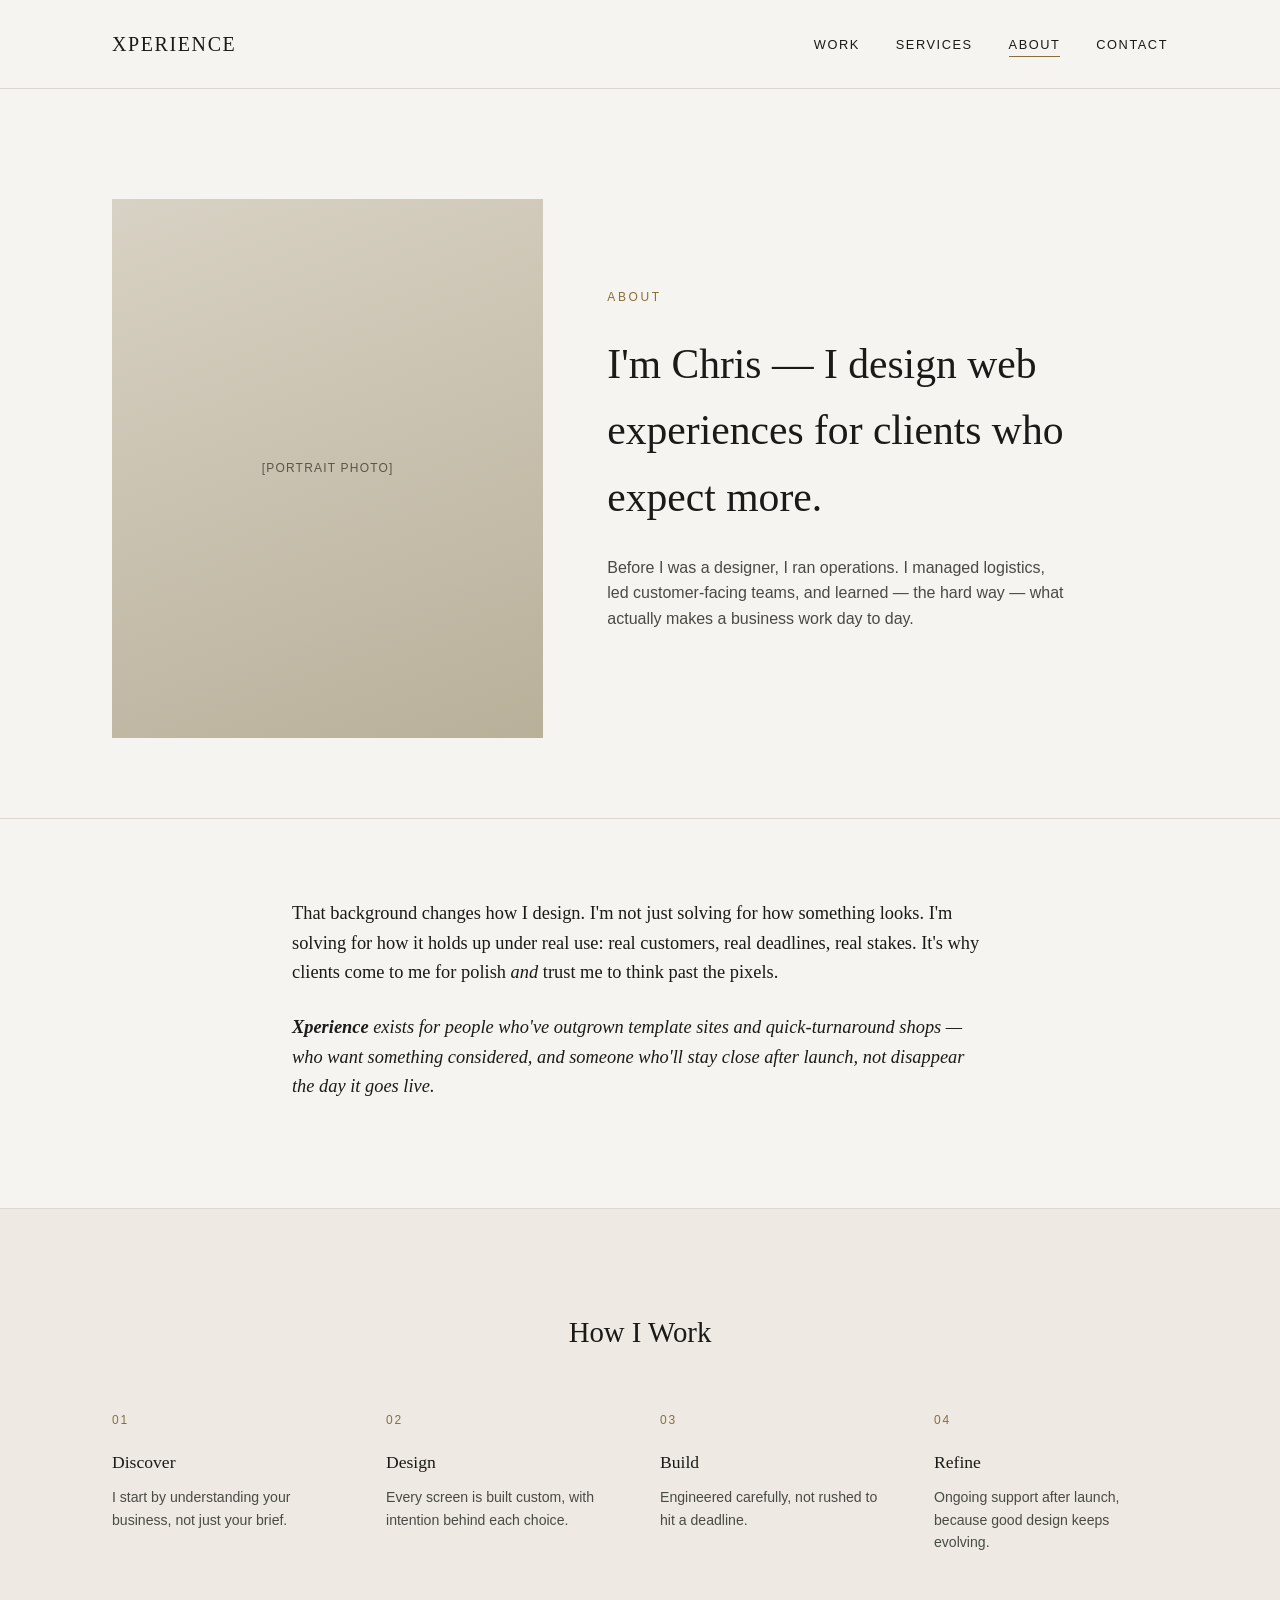
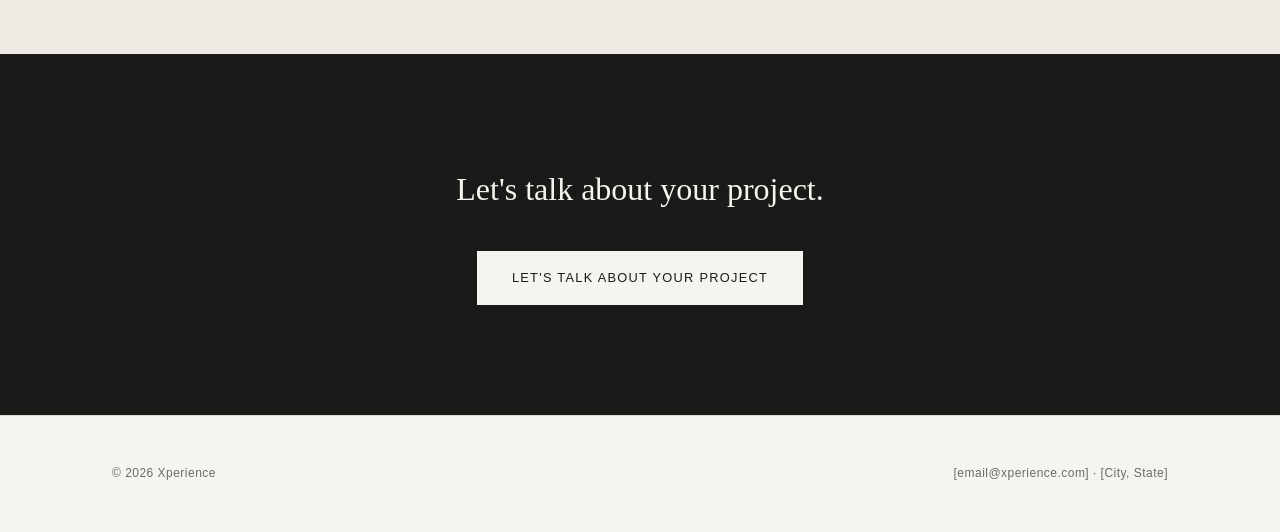
==== about.html @ 9120446c "Initial commit: Xperience marketing site (static HTML/CSS/JS)" ====
<!DOCTYPE html>
<html lang="en">
<head>
<meta charset="UTF-8">
<title>About — Xperience</title>
<meta name="viewport" content="width=device-width, initial-scale=1.0">
<link rel="stylesheet" href="css/styles.css">
</head>
<body>

<header>
  <div class="wrap">
    <a class="wordmark" href="index.html">Xperience</a>
    <button class="nav-toggle" aria-expanded="false" aria-controls="primary-nav">Menu</button>
    <nav aria-label="Primary" id="primary-nav">
      <ul>
        <li><a href="portfolio.html">Work</a></li>
        <li><a href="services.html">Services</a></li>
        <li><a href="about.html" aria-current="page">About</a></li>
        <li><a href="contact.html">Contact</a></li>
      </ul>
    </nav>
  </div>
</header>

<main>
  <section class="intro-split">
    <div class="wrap grid">
      <div class="portrait"><span>[Portrait Photo]</span></div>
      <div>
        <div class="eyebrow">About</div>
        <h1>I'm Chris — I design web experiences for clients who expect more.</h1>
        <p>Before I was a designer, I ran operations. I managed logistics, led customer-facing teams, and learned — the hard way — what actually makes a business work day to day.</p>
      </div>
    </div>
  </section>

  <section class="story">
    <div class="wrap">
      <p>That background changes how I design. I'm not just solving for how something looks. I'm solving for how it holds up under real use: real customers, real deadlines, real stakes. It's why clients come to me for polish <em>and</em> trust me to think past the pixels.</p>
      <p class="brand-line"><strong>Xperience</strong> exists for people who've outgrown template sites and quick-turnaround shops — who want something considered, and someone who'll stay close after launch, not disappear the day it goes live.</p>
    </div>
  </section>

  <section class="how">
    <div class="wrap">
      <h2>How I Work</h2>
      <div class="grid">
        <div>
          <div class="num">01</div>
          <h3>Discover</h3>
          <p>I start by understanding your business, not just your brief.</p>
        </div>
        <div>
          <div class="num">02</div>
          <h3>Design</h3>
          <p>Every screen is built custom, with intention behind each choice.</p>
        </div>
        <div>
          <div class="num">03</div>
          <h3>Build</h3>
          <p>Engineered carefully, not rushed to hit a deadline.</p>
        </div>
        <div>
          <div class="num">04</div>
          <h3>Refine</h3>
          <p>Ongoing support after launch, because good design keeps evolving.</p>
        </div>
      </div>
    </div>
  </section>

  <section class="cta-close">
    <div class="wrap">
      <h2>Let's talk about your project.</h2>
      <a class="btn btn-inverse" href="contact.html">Let's Talk About Your Project</a>
    </div>
  </section>
</main>

<footer>
  <div class="wrap">
    <div>&copy; <span id="year"></span> Xperience</div>
    <div>[email@xperience.com] &middot; [City, State]</div>
  </div>
</footer>

<script src="js/main.js"></script>
<script>document.getElementById('year').textContent = new Date().getFullYear();</script>
</body>
</html>
---- css/styles.css ----
/* ==========================================================================
   Xperience — Shared Styles
   ========================================================================== */

:root{
  --ink:#1a1a18;
  --ground:#f6f4f0;
  --ground-2:#eeeae3;
  --accent:#8a6d3b;
  --line:#ddd8cf;
}

*{ box-sizing:border-box; margin:0; padding:0; }

body{
  background:var(--ground);
  color:var(--ink);
  font-family:Georgia,'Times New Roman',serif;
  line-height:1.6;
  -webkit-font-smoothing:antialiased;
}

a{ color:inherit; }
:focus-visible{ outline:2px solid var(--accent); outline-offset:3px; }
img{ max-width:100%; display:block; }

.wrap{ max-width:1120px; margin:0 auto; padding-inline:32px; }

.sans{ font-family:'Helvetica Neue',Arial,sans-serif; }

/* ---------- Header / Nav ---------- */
header{ padding-block:28px; border-bottom:1px solid var(--line); position:relative; }
header .wrap{ display:flex; align-items:center; justify-content:space-between; }
.wordmark{ font-size:1.25rem; letter-spacing:0.08em; text-transform:uppercase; text-decoration:none; color:var(--ink); }

nav ul{ list-style:none; display:flex; gap:36px; }
nav a{
  font-family:'Helvetica Neue',Arial,sans-serif;
  font-size:0.8rem; letter-spacing:0.12em; text-transform:uppercase;
  text-decoration:none;
}
nav a[aria-current="page"]{ border-bottom:1px solid var(--accent); padding-bottom:4px; }

.nav-toggle{
  display:none;
  background:none; border:none; cursor:pointer;
  font-family:'Helvetica Neue',Arial,sans-serif;
  font-size:0.75rem; letter-spacing:0.1em; text-transform:uppercase;
}

@media (max-width:720px){
  nav ul{
    display:none;
    flex-direction:column;
    gap:0;
    position:absolute;
    top:100%; left:0; right:0;
    background:var(--ground);
    border-bottom:1px solid var(--line);
  }
  nav ul.open{ display:flex; }
  nav li{ border-top:1px solid var(--line); }
  nav a{ display:block; padding:18px 32px; }
  .nav-toggle{ display:block; }
}

/* ---------- Buttons ---------- */
.btn{
  font-family:'Helvetica Neue',Arial,sans-serif;
  font-size:0.8rem; letter-spacing:0.1em; text-transform:uppercase;
  text-decoration:none; padding:16px 34px; display:inline-block;
  border:1px solid var(--ink); cursor:pointer;
}
.btn-primary{ background:var(--ink); color:var(--ground); }
.btn-secondary{ background:transparent; color:var(--ink); }
.btn-inverse{ background:var(--ground); color:var(--ink); border-color:var(--ground); }
.btn-inverse-outline{ background:transparent; color:var(--ground); border-color:var(--ground); }

/* ---------- Eyebrow / section labels ---------- */
.eyebrow{
  font-family:'Helvetica Neue',Arial,sans-serif;
  font-size:0.75rem; letter-spacing:0.22em; text-transform:uppercase;
  color:var(--accent); margin-bottom:24px;
}

/* ---------- Hero (home) ---------- */
.hero{ padding-block:140px 120px; text-align:center; }
.hero h1{
  font-size:clamp(2.4rem, 5vw, 4rem);
  font-weight:400; letter-spacing:0.01em;
  max-width:820px; margin-inline:auto;
}
.hero p{
  font-family:'Helvetica Neue',Arial,sans-serif;
  font-size:1.05rem; color:#4a4a45; margin-top:26px;
}
.hero .ctas{ margin-top:48px; display:flex; gap:20px; justify-content:center; flex-wrap:wrap; }

/* ---------- Page intro (non-home pages) ---------- */
.page-intro{ padding-block:110px 70px; text-align:center; }
.page-intro h1{ font-size:clamp(2rem,3.6vw,2.8rem); font-weight:400; max-width:700px; margin-inline:auto; margin-bottom:20px; }
.page-intro p{ font-family:'Helvetica Neue',Arial,sans-serif; color:#4a4a45; max-width:56ch; margin-inline:auto; }

/* ---------- Service pillars ---------- */
.pillars{ padding-block:100px; border-top:1px solid var(--line); border-bottom:1px solid var(--line); background:var(--ground-2); }
.pillars .grid{ display:grid; grid-template-columns:repeat(3, 1fr); gap:56px; }
.pillars .num, .how .num{ font-family:'Helvetica Neue',Arial,sans-serif; font-size:0.75rem; letter-spacing:0.15em; color:var(--accent); margin-bottom:18px; }
.pillars h3{ font-size:1.3rem; font-weight:400; margin-bottom:14px; }
.pillars p{ font-family:'Helvetica Neue',Arial,sans-serif; font-size:0.92rem; color:#4a4a45; }

/* ---------- Proof / testimonial ---------- */
.proof{ padding-block:120px; text-align:center; }
.proof blockquote{ font-size:1.6rem; font-weight:400; max-width:760px; margin:0 auto; font-style:italic; color:#2b2b28; }
.proof cite{
  display:block; font-family:'Helvetica Neue',Arial,sans-serif; font-style:normal;
  font-size:0.8rem; letter-spacing:0.08em; text-transform:uppercase; color:var(--accent); margin-top:26px;
}

/* ---------- Work / portfolio grid (home teaser) ---------- */
.work{ padding-block:120px; border-top:1px solid var(--line); }
.work .head{ display:flex; justify-content:space-between; align-items:baseline; margin-bottom:56px; flex-wrap:wrap; gap:16px; }
.work h2{ font-size:2rem; font-weight:400; }
.work .head a{
  font-family:'Helvetica Neue',Arial,sans-serif; font-size:0.8rem; letter-spacing:0.1em;
  text-transform:uppercase; text-decoration:none; border-bottom:1px solid var(--ink); padding-bottom:3px;
}
.work .grid{ display:grid; grid-template-columns:repeat(2, 1fr); gap:40px; }

.card{ display:block; text-decoration:none; color:inherit; }
.card .panel{ aspect-ratio:4/3; display:flex; align-items:center; justify-content:center; }
.card .panel span{ font-family:'Helvetica Neue',Arial,sans-serif; font-size:0.75rem; letter-spacing:0.1em; text-transform:uppercase; color:#5a5548; }
.card .meta{ padding-top:20px; }
.card .cat{ font-family:'Helvetica Neue',Arial,sans-serif; font-size:0.72rem; letter-spacing:0.1em; text-transform:uppercase; color:var(--accent); margin-bottom:8px; }
.card h3{ font-size:1.2rem; font-weight:400; }

/* portfolio panel tints — swap for real photography */
.p1{ background:linear-gradient(135deg,#2b2320,#4a3a30); }
.p1 span{ color:#c9b8a8; }
.p2{ background:linear-gradient(135deg,#d8d2c4,#b9b09a); }
.p3{ background:linear-gradient(135deg,#e2e6e2,#bfc9c2); }
.p4{ background:linear-gradient(135deg,#ded6c8,#a89c84); }

/* ---------- Full case studies (portfolio page) ---------- */
.cases{ padding-block:60px 120px; }
.case{ display:grid; grid-template-columns:1fr 1fr; gap:56px; align-items:center; padding-block:70px; border-bottom:1px solid var(--line); }
.case:last-child{ border-bottom:none; }
.case:nth-child(even) .panel{ order:2; }
.case h2{ font-size:1.6rem; font-weight:400; margin-bottom:20px; }
.case h3{
  font-family:'Helvetica Neue',Arial,sans-serif; font-size:0.72rem; letter-spacing:0.1em;
  text-transform:uppercase; color:#8a8578; margin-top:18px; margin-bottom:6px;
}
.case p{ font-family:'Helvetica Neue',Arial,sans-serif; font-size:0.92rem; color:#4a4a45; }

/* ---------- About page ---------- */
.intro-split{ padding-block:110px 80px; }
.intro-split .grid{ display:grid; grid-template-columns:1fr 1.3fr; gap:64px; align-items:center; }
.portrait{ aspect-ratio:4/5; background:linear-gradient(160deg,#d8d2c4,#b9b09a); display:flex; align-items:center; justify-content:center; }
.portrait span{ font-family:'Helvetica Neue',Arial,sans-serif; font-size:0.75rem; letter-spacing:0.1em; text-transform:uppercase; color:#5a5548; }
.intro-split h1{ font-size:clamp(1.9rem, 3.4vw, 2.6rem); font-weight:400; margin-bottom:24px; }
.intro-split p{ font-family:'Helvetica Neue',Arial,sans-serif; font-size:1rem; color:#4a4a45; margin-bottom:18px; max-width:52ch; }

.story{ padding-block:80px; border-top:1px solid var(--line); }
.story .wrap{ max-width:760px; }
.story p{ font-size:1.15rem; margin-bottom:26px; }
.story .brand-line{ font-style:italic; }

.how{ padding-block:100px; border-top:1px solid var(--line); background:var(--ground-2); }
.how h2{ font-size:1.8rem; font-weight:400; margin-bottom:56px; text-align:center; }
.how .grid{ display:grid; grid-template-columns:repeat(4,1fr); gap:40px; }
.how h3{ font-size:1.1rem; font-weight:400; margin-bottom:10px; }
.how p{ font-family:'Helvetica Neue',Arial,sans-serif; font-size:0.88rem; color:#4a4a45; }

/* ---------- Services / Pricing ---------- */
.tiers{ padding-block:60px 100px; }
.tiers .grid{ display:grid; grid-template-columns:repeat(3,1fr); gap:0; border:1px solid var(--line); }
.tier{ padding:48px 36px; border-right:1px solid var(--line); }
.tier:last-child{ border-right:none; }
.tier.featured{ background:var(--ink); color:var(--ground); }
.tier .name{ font-size:1.4rem; font-weight:400; margin-bottom:10px; }
.tier .tagline{ font-family:'Helvetica Neue',Arial,sans-serif; font-size:0.85rem; color:#6b6b64; margin-bottom:28px; min-height:44px; }
.tier.featured .tagline{ color:#c9c4b8; }
.tier .price{ font-size:2.1rem; font-weight:400; margin-bottom:6px; }
.tier .price-note{ font-family:'Helvetica Neue',Arial,sans-serif; font-size:0.75rem; color:#6b6b64; margin-bottom:32px; font-style:italic; }
.tier.featured .price-note{ color:#c9c4b8; }
.tier ul{ list-style:none; margin-bottom:36px; }
.tier li{ font-family:'Helvetica Neue',Arial,sans-serif; font-size:0.88rem; padding-block:9px; border-top:1px solid var(--line); }
.tier.featured li{ border-top:1px solid #3a3a36; }
.tier li:last-child{ border-bottom:1px solid var(--line); }
.tier.featured li:last-child{ border-bottom:1px solid #3a3a36; }
.tier .btn{ font-size:0.78rem; padding:14px 0; display:block; text-align:center; width:100%; }
.tier.featured .btn{ border-color:var(--ground); }

.addons{ padding-block:70px; border-top:1px solid var(--line); text-align:center; }
.addons p{ font-family:'Helvetica Neue',Arial,sans-serif; font-size:0.9rem; color:#4a4a45; font-style:italic; max-width:60ch; margin-inline:auto; }

/* ---------- Closing CTA band ---------- */
.cta-close{ padding-block:110px; text-align:center; background:var(--ink); color:var(--ground); }
.cta-close.light{ background:var(--ground-2); color:var(--ink); border-top:1px solid var(--line); }
.cta-close h2{ font-size:2rem; font-weight:400; max-width:560px; margin-inline:auto; }
.cta-close .btn{ margin-top:36px; }

/* ---------- Contact ---------- */
.contact-grid{ display:grid; grid-template-columns:0.9fr 1.1fr; gap:72px; padding-block:110px 120px; }
.contact-grid .intro-text{ font-family:'Helvetica Neue',Arial,sans-serif; font-size:0.98rem; color:#4a4a45; margin-bottom:44px; max-width:44ch; }
.alt{ font-family:'Helvetica Neue',Arial,sans-serif; font-size:0.88rem; color:#4a4a45; padding-top:32px; border-top:1px solid var(--line); }
.alt a{ display:inline-block; margin-top:14px; border-bottom:1px solid var(--ink); padding-bottom:2px; text-decoration:none; font-size:0.8rem; letter-spacing:0.06em; text-transform:uppercase; }

form{ display:flex; flex-direction:column; gap:22px; }
.field{ display:flex; flex-direction:column; gap:8px; }
label{ font-family:'Helvetica Neue',Arial,sans-serif; font-size:0.72rem; letter-spacing:0.1em; text-transform:uppercase; color:#6b6b64; }
input, select, textarea{
  font-family:'Helvetica Neue',Arial,sans-serif; font-size:0.95rem;
  padding:14px 4px; border:none; border-bottom:1px solid var(--line);
  background:transparent; color:var(--ink);
}
textarea{ resize:vertical; min-height:100px; }
.row2{ display:grid; grid-template-columns:1fr 1fr; gap:22px; }
.submit{
  margin-top:14px; font-family:'Helvetica Neue',Arial,sans-serif; font-size:0.8rem;
  letter-spacing:0.1em; text-transform:uppercase; padding:16px 34px;
  background:var(--ink); color:var(--ground); border:none; cursor:pointer; align-self:flex-start;
}
.form-status{
  font-family:'Helvetica Neue',Arial,sans-serif; font-size:0.85rem;
  margin-top:8px; display:none;
}
.form-status.visible{ display:block; }
.form-status.success{ color:#4a6b45; }
.form-status.error{ color:#a04a3a; }

/* ---------- Footer ---------- */
footer{ padding-block:48px; border-top:1px solid var(--line); }
footer .wrap{
  display:flex; justify-content:space-between; align-items:center; flex-wrap:wrap; gap:16px;
  font-family:'Helvetica Neue',Arial,sans-serif; font-size:0.75rem; color:#6b6b64; letter-spacing:0.04em;
}

/* ---------- Responsive ---------- */
@media (max-width:720px){
  .pillars .grid{ grid-template-columns:1fr; gap:48px; }
  .work .grid{ grid-template-columns:1fr; }
  .hero{ padding-block:90px 80px; }
  .intro-split .grid{ grid-template-columns:1fr; }
  .how .grid{ grid-template-columns:1fr 1fr; }
  .tiers .grid{ grid-template-columns:1fr; }
  .tier{ border-right:none; border-bottom:1px solid var(--line); }
  .case{ grid-template-columns:1fr; }
  .case:nth-child(even) .panel{ order:0; }
  .contact-grid{ grid-template-columns:1fr; }
  .row2{ grid-template-columns:1fr; }
}
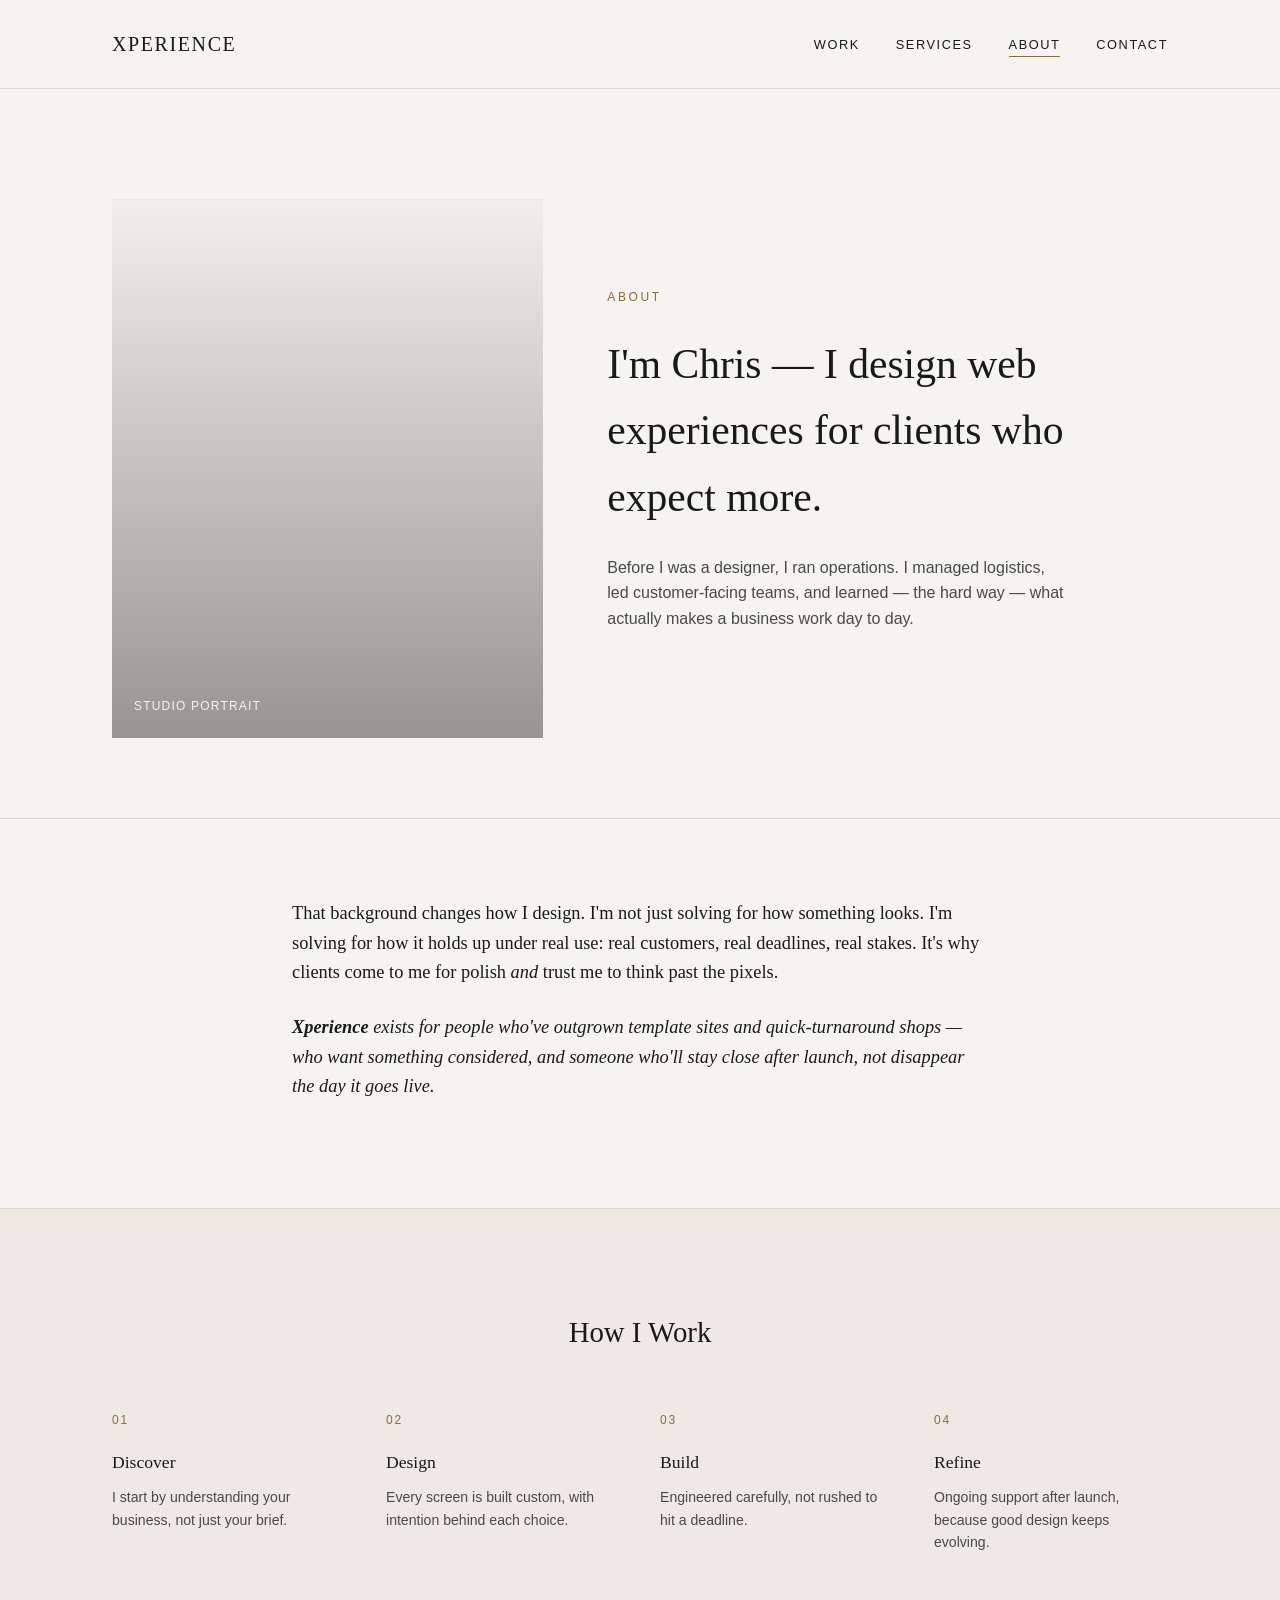
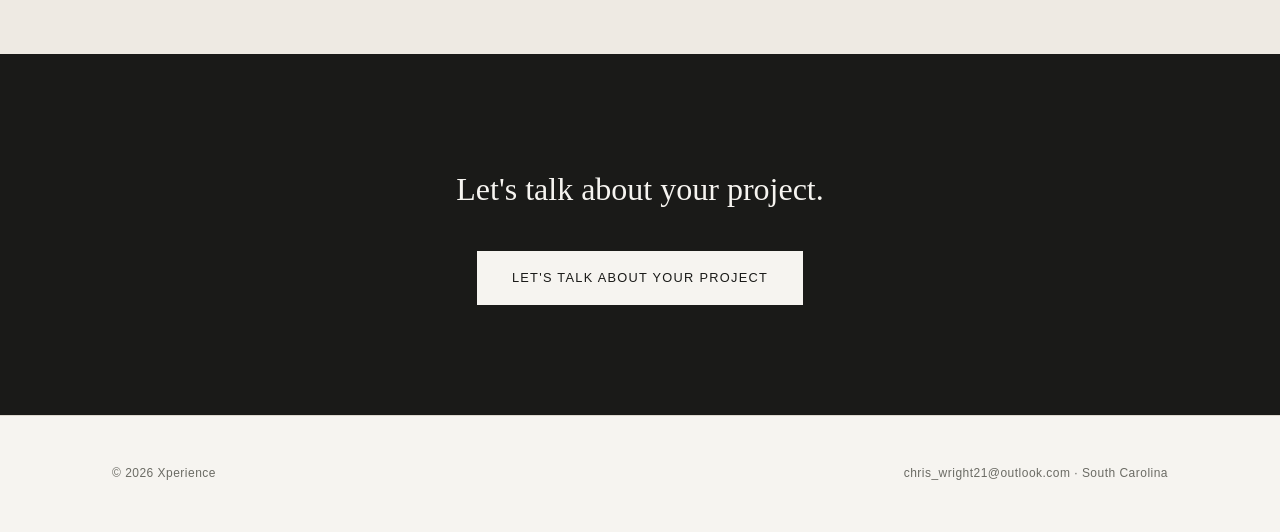
==== commit 7db8738b: "Framework" ====
--- a/about.html
+++ b/about.html
@@ -26,7 +26,7 @@
 <main>
   <section class="intro-split">
     <div class="wrap grid">
-      <div class="portrait"><span>[Portrait Photo]</span></div>
+      <div class="portrait"><span>Studio portrait</span></div>
       <div>
         <div class="eyebrow">About</div>
         <h1>I'm Chris — I design web experiences for clients who expect more.</h1>
@@ -81,7 +81,7 @@
 <footer>
   <div class="wrap">
     <div>&copy; <span id="year"></span> Xperience</div>
-    <div>[email@xperience.com] &middot; [City, State]</div>
+    <div>chris_wright21@outlook.com &middot; South Carolina</div>
   </div>
 </footer>
 
--- a/css/styles.css
+++ b/css/styles.css
@@ -84,7 +84,10 @@
 }
 
 /* ---------- Hero (home) ---------- */
-.hero{ padding-block:140px 120px; text-align:center; }
+.hero{ min-height:620px; padding-block:140px 120px; text-align:center; display:flex; align-items:center; position:relative; isolation:isolate; overflow:hidden; background:#25231f; color:var(--ground); }
+.hero-media{ position:absolute; inset:0; width:100%; height:100%; object-fit:cover; z-index:-2; opacity:0.72; }
+.hero::after{ content:""; position:absolute; inset:0; background:linear-gradient(180deg,rgba(20,19,16,0.38),rgba(20,19,16,0.7)); z-index:-1; }
+.hero .wrap{ width:100%; }
 .hero h1{
   font-size:clamp(2.4rem, 5vw, 4rem);
   font-weight:400; letter-spacing:0.01em;
@@ -92,9 +95,11 @@
 }
 .hero p{
   font-family:'Helvetica Neue',Arial,sans-serif;
-  font-size:1.05rem; color:#4a4a45; margin-top:26px;
+  font-size:1.05rem; color:#ebe6dc; margin-top:26px;
 }
 .hero .ctas{ margin-top:48px; display:flex; gap:20px; justify-content:center; flex-wrap:wrap; }
+.hero .eyebrow{ color:#d4b77e; }
+.hero .btn-secondary{ color:var(--ground); border-color:var(--ground); }
 
 /* ---------- Page intro (non-home pages) ---------- */
 .page-intro{ padding-block:110px 70px; text-align:center; }
@@ -127,24 +132,29 @@
 .work .grid{ display:grid; grid-template-columns:repeat(2, 1fr); gap:40px; }
 
 .card{ display:block; text-decoration:none; color:inherit; }
-.card .panel{ aspect-ratio:4/3; display:flex; align-items:center; justify-content:center; }
+.card .panel{ aspect-ratio:4/3; display:flex; align-items:flex-end; justify-content:flex-start; padding:24px; position:relative; overflow:hidden; background-size:cover; background-position:center; }
+.project-image{ position:absolute; inset:0; width:100%; height:100%; object-fit:cover; object-position:center; }
+.card .panel::after{ content:""; position:absolute; inset:0; background:linear-gradient(180deg,transparent 42%,rgba(20,18,15,0.72)); }
 .card .panel span{ font-family:'Helvetica Neue',Arial,sans-serif; font-size:0.75rem; letter-spacing:0.1em; text-transform:uppercase; color:#5a5548; }
+.card .panel span{ position:relative; z-index:1; color:#f6f4f0; }
 .card .meta{ padding-top:20px; }
 .card .cat{ font-family:'Helvetica Neue',Arial,sans-serif; font-size:0.72rem; letter-spacing:0.1em; text-transform:uppercase; color:var(--accent); margin-bottom:8px; }
 .card h3{ font-size:1.2rem; font-weight:400; }
 
 /* portfolio panel tints — swap for real photography */
-.p1{ background:linear-gradient(135deg,#2b2320,#4a3a30); }
-.p1 span{ color:#c9b8a8; }
-.p2{ background:linear-gradient(135deg,#d8d2c4,#b9b09a); }
-.p3{ background:linear-gradient(135deg,#e2e6e2,#bfc9c2); }
-.p4{ background:linear-gradient(135deg,#ded6c8,#a89c84); }
+.p1{ background-color:#2b2320; }
+.p2{ background-color:#d8d2c4; }
+.p3{ background-color:#e2e6e2; }
+.p4{ background-color:#ded6c8; }
 
 /* ---------- Full case studies (portfolio page) ---------- */
 .cases{ padding-block:60px 120px; }
 .case{ display:grid; grid-template-columns:1fr 1fr; gap:56px; align-items:center; padding-block:70px; border-bottom:1px solid var(--line); }
 .case:last-child{ border-bottom:none; }
 .case:nth-child(even) .panel{ order:2; }
+.case .panel{ aspect-ratio:4/3; position:relative; overflow:hidden; background-size:cover; background-position:center; display:flex; align-items:flex-end; padding:24px; }
+.case .panel::after{ content:""; position:absolute; inset:0; background:linear-gradient(180deg,transparent 42%,rgba(20,18,15,0.72)); }
+.case .panel span{ position:relative; z-index:1; font-family:'Helvetica Neue',Arial,sans-serif; font-size:0.75rem; letter-spacing:0.1em; text-transform:uppercase; color:#f6f4f0; }
 .case h2{ font-size:1.6rem; font-weight:400; margin-bottom:20px; }
 .case h3{
   font-family:'Helvetica Neue',Arial,sans-serif; font-size:0.72rem; letter-spacing:0.1em;
@@ -155,8 +165,8 @@
 /* ---------- About page ---------- */
 .intro-split{ padding-block:110px 80px; }
 .intro-split .grid{ display:grid; grid-template-columns:1fr 1.3fr; gap:64px; align-items:center; }
-.portrait{ aspect-ratio:4/5; background:linear-gradient(160deg,#d8d2c4,#b9b09a); display:flex; align-items:center; justify-content:center; }
-.portrait span{ font-family:'Helvetica Neue',Arial,sans-serif; font-size:0.75rem; letter-spacing:0.1em; text-transform:uppercase; color:#5a5548; }
+.portrait{ aspect-ratio:4/5; background-image:linear-gradient(180deg,rgba(20,18,15,0.02),rgba(20,18,15,0.42)),url('https://images.unsplash.com/photo-1556761175-b413da4baf72?auto=format&fit=crop&w=1000&q=85'); background-size:cover; background-position:center; display:flex; align-items:flex-end; justify-content:flex-start; padding:22px; }
+.portrait span{ font-family:'Helvetica Neue',Arial,sans-serif; font-size:0.75rem; letter-spacing:0.1em; text-transform:uppercase; color:#f6f4f0; }
 .intro-split h1{ font-size:clamp(1.9rem, 3.4vw, 2.6rem); font-weight:400; margin-bottom:24px; }
 .intro-split p{ font-family:'Helvetica Neue',Arial,sans-serif; font-size:1rem; color:#4a4a45; margin-bottom:18px; max-width:52ch; }
 
@@ -240,7 +250,7 @@
 @media (max-width:720px){
   .pillars .grid{ grid-template-columns:1fr; gap:48px; }
   .work .grid{ grid-template-columns:1fr; }
-  .hero{ padding-block:90px 80px; }
+  .hero{ min-height:560px; padding-block:90px 80px; }
   .intro-split .grid{ grid-template-columns:1fr; }
   .how .grid{ grid-template-columns:1fr 1fr; }
   .tiers .grid{ grid-template-columns:1fr; }
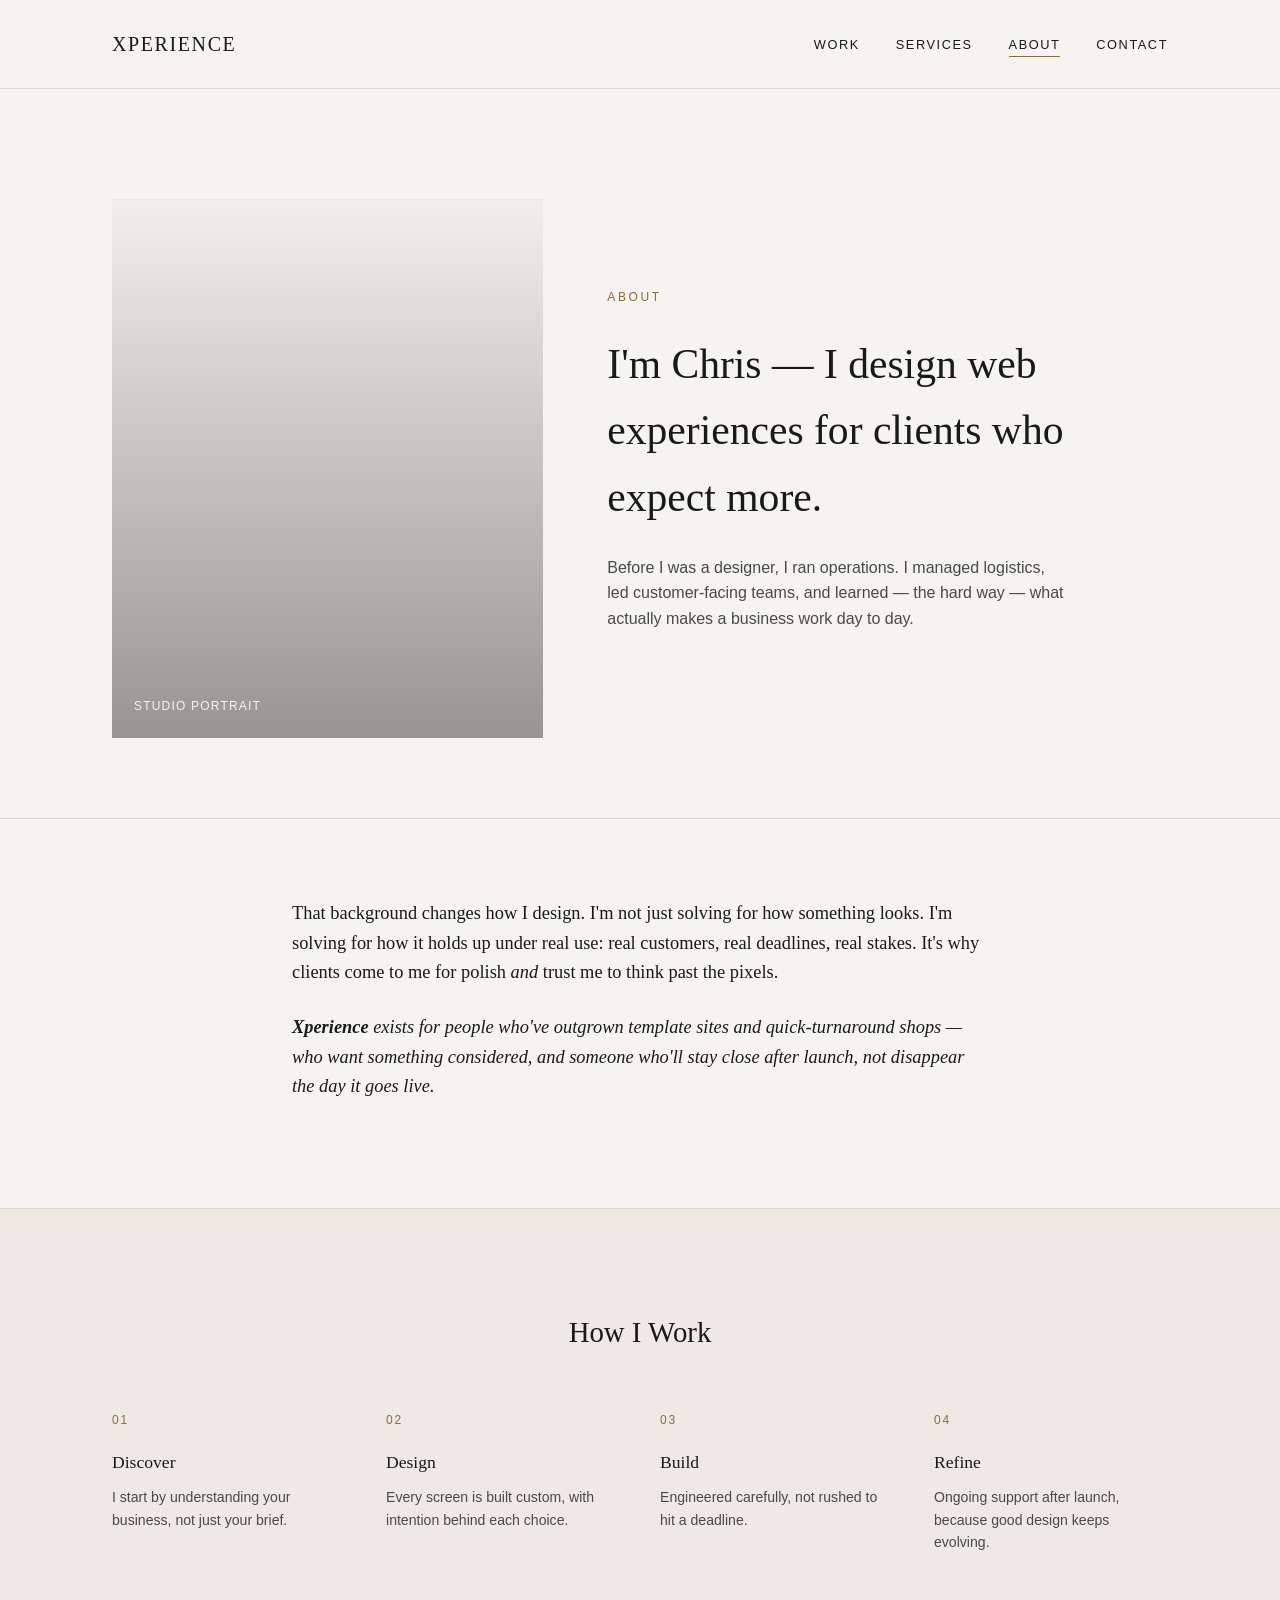
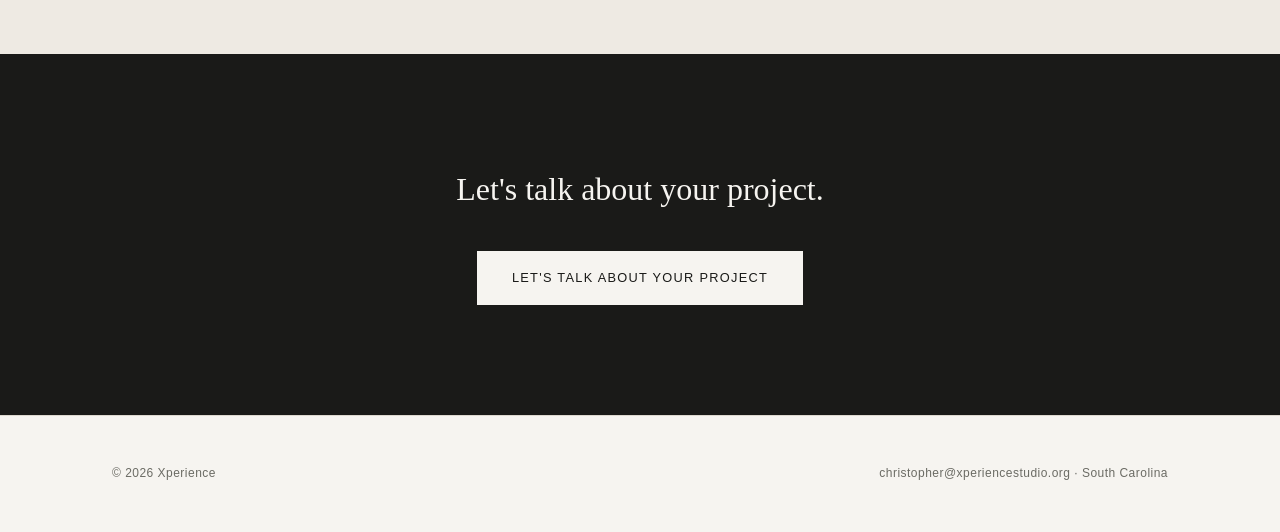
==== commit 94c1ffc1: "Final Revision" ====
--- a/about.html
+++ b/about.html
@@ -81,7 +81,7 @@
 <footer>
   <div class="wrap">
     <div>&copy; <span id="year"></span> Xperience</div>
-    <div>chris_wright21@outlook.com &middot; South Carolina</div>
+    <div>christopher@xperiencestudio.org &middot; South Carolina</div>
   </div>
 </footer>
 
--- a/css/styles.css
+++ b/css/styles.css
@@ -114,12 +114,21 @@
 .pillars p{ font-family:'Helvetica Neue',Arial,sans-serif; font-size:0.92rem; color:#4a4a45; }
 
 /* ---------- Proof / testimonial ---------- */
-.proof{ padding-block:120px; text-align:center; }
-.proof blockquote{ font-size:1.6rem; font-weight:400; max-width:760px; margin:0 auto; font-style:italic; color:#2b2b28; }
+.proof{ padding-block:110px 120px; text-align:center; background:linear-gradient(180deg, rgba(255,255,255,0.25), rgba(236,232,224,0.9)); border-block:1px solid var(--line); }
+.proof .wrap{ max-width:920px; }
+.proof .eyebrow{ margin-bottom:18px; color:var(--accent); }
+.proof blockquote{
+  position:relative; font-family:Georgia,'Times New Roman',serif; font-size:clamp(2rem, 3vw, 3.1rem);
+  line-height:1.16; font-weight:400; max-width:760px; margin:0 auto; color:#201f1d; letter-spacing:-0.04em;
+}
+.proof blockquote::before{
+  content:"“"; display:block; font-family:'Helvetica Neue',Arial,sans-serif; font-size:4rem; line-height:0.8; color:var(--accent); margin-bottom:14px;
+}
 .proof cite{
   display:block; font-family:'Helvetica Neue',Arial,sans-serif; font-style:normal;
-  font-size:0.8rem; letter-spacing:0.08em; text-transform:uppercase; color:var(--accent); margin-top:26px;
-}
+  font-size:0.78rem; letter-spacing:0.12em; text-transform:uppercase; color:var(--accent); margin-top:24px;
+}
+.proof cite::before{ content:"— "; }
 
 /* ---------- Work / portfolio grid (home teaser) ---------- */
 .work{ padding-block:120px; border-top:1px solid var(--line); }
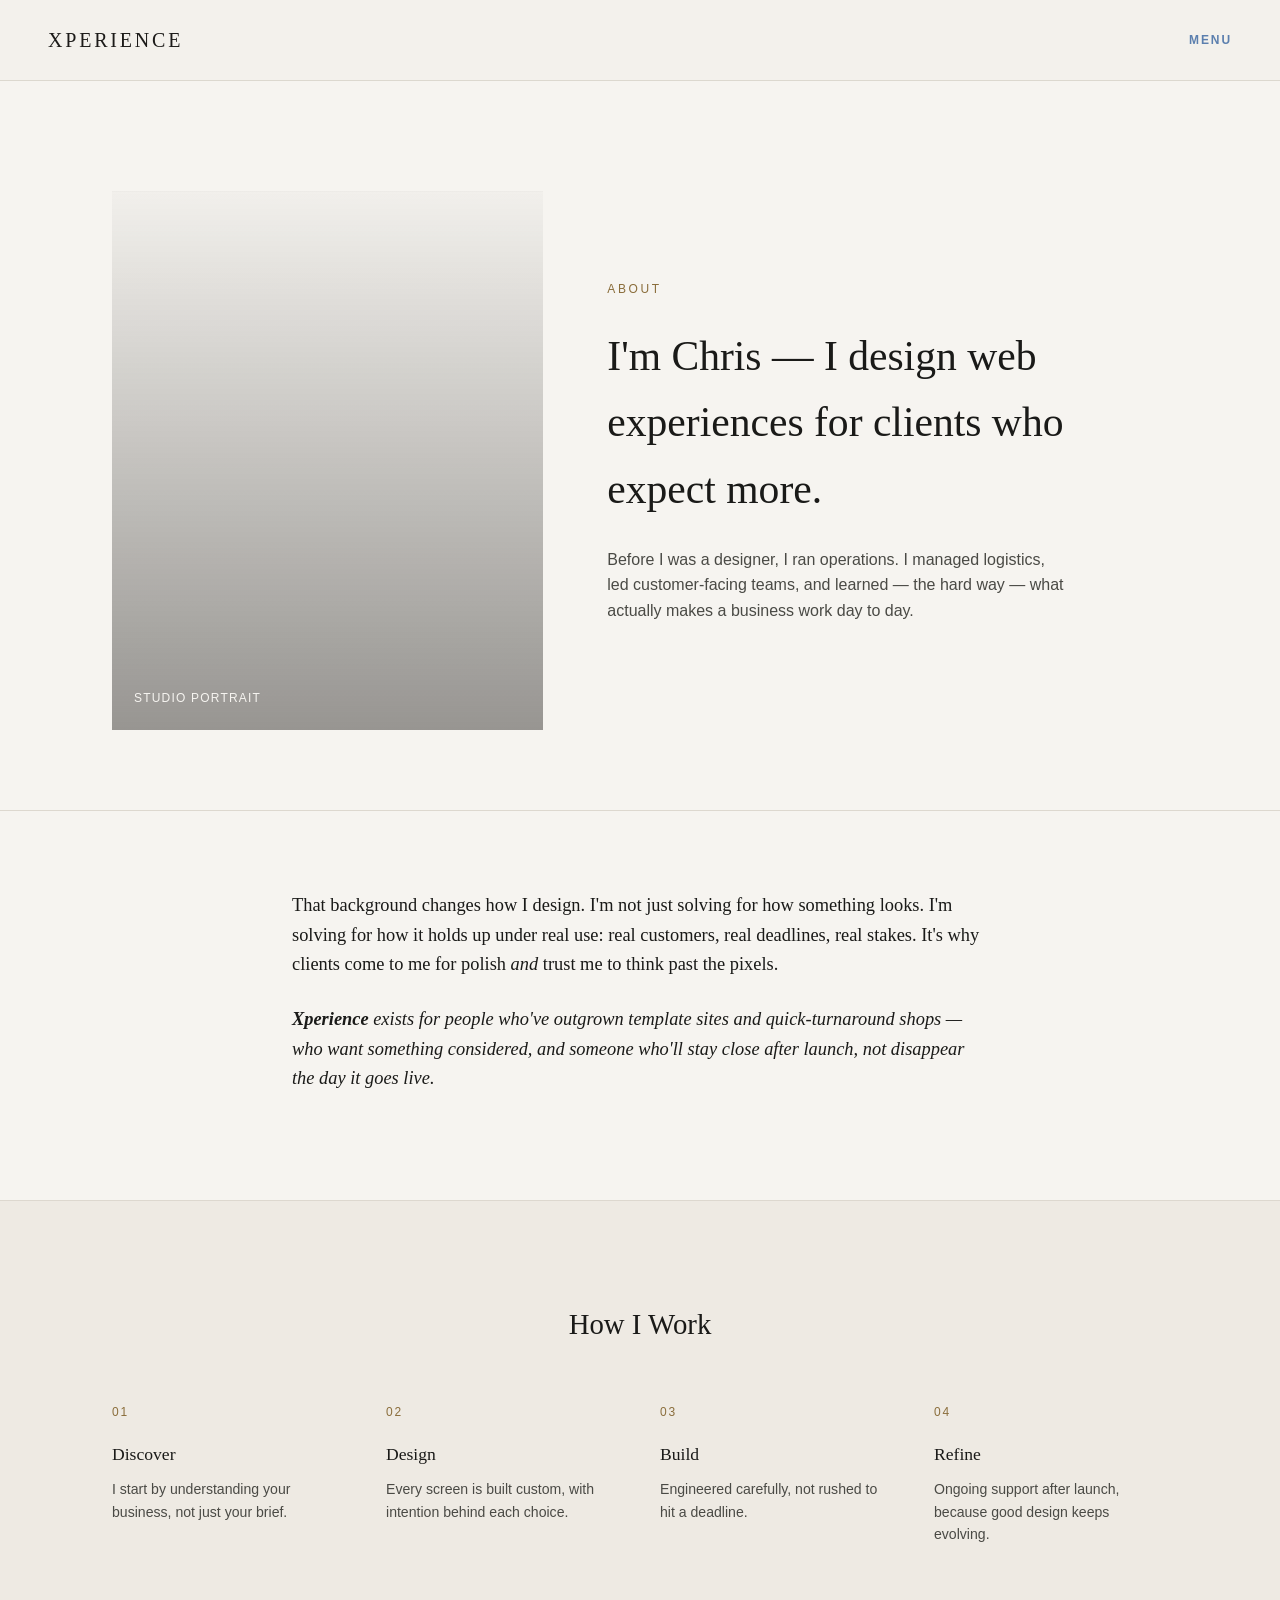
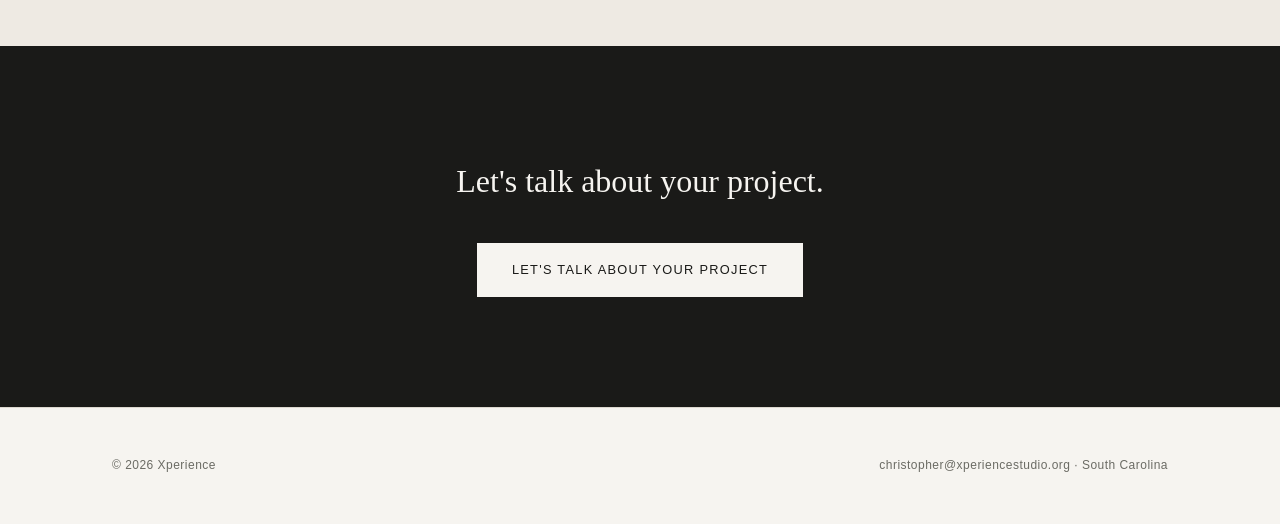
==== commit 0c20288a: "Replace site nav with slide-in menu - Add mobile-nav.css/js slide-in panel and swap header on all pa" ====
--- a/about.html
+++ b/about.html
@@ -5,23 +5,35 @@
 <title>About — Xperience</title>
 <meta name="viewport" content="width=device-width, initial-scale=1.0">
 <link rel="stylesheet" href="css/styles.css">
+<link rel="stylesheet" href="css/mobile-nav.css">
 </head>
 <body>
 
-<header>
-  <div class="wrap">
-    <a class="wordmark" href="index.html">Xperience</a>
-    <button class="nav-toggle" aria-expanded="false" aria-controls="primary-nav">Menu</button>
-    <nav aria-label="Primary" id="primary-nav">
-      <ul>
-        <li><a href="portfolio.html">Work</a></li>
-        <li><a href="services.html">Services</a></li>
-        <li><a href="about.html" aria-current="page">About</a></li>
-        <li><a href="contact.html">Contact</a></li>
-      </ul>
-    </nav>
+<header class="xp-header">
+  <a class="xp-wordmark" href="index.html">Xperience</a>
+  <button class="xp-menu-btn" id="xpMenuBtn" type="button" aria-expanded="false" aria-controls="xpMenu">Menu</button>
+</header>
+
+<div class="xp-scrim" id="xpScrim" aria-hidden="true"></div>
+<aside class="xp-panel" id="xpMenu" aria-label="Site menu">
+  <div class="xp-panel-head">
+    <button class="xp-close-btn" id="xpCloseBtn" type="button">Close</button>
   </div>
-</header>
+  <div class="xp-label">Menu</div>
+  <nav aria-label="Primary">
+    <ul>
+      <li><a href="index.html">Home</a></li>
+      <li><a href="portfolio.html">Work</a></li>
+      <li><a href="services.html">Services</a></li>
+      <li><a href="about.html">About</a></li>
+      <li><a href="contact.html">Contact</a></li>
+    </ul>
+  </nav>
+  <div class="xp-panel-foot">
+    <a class="xp-cta" href="contact.html">Start a Project</a>
+    <small>christopher@xperiencestudio.org &middot; South Carolina</small>
+  </div>
+</aside>
 
 <main>
   <section class="intro-split">
@@ -87,5 +99,6 @@
 
 <script src="js/main.js"></script>
 <script>document.getElementById('year').textContent = new Date().getFullYear();</script>
+<script src="js/mobile-nav.js" defer></script>
 </body>
 </html>
--- a/css/styles.css
+++ b/css/styles.css
@@ -3,6 +3,8 @@
    ========================================================================== */
 
 :root{
+  --serif: "Instrument Serif", Georgia, serif;
+  --sans: "Manrope", system-ui, sans-serif;
   --ink:#1a1a18;
   --ground:#f6f4f0;
   --ground-2:#eeeae3;
@@ -28,41 +30,7 @@
 
 .sans{ font-family:'Helvetica Neue',Arial,sans-serif; }
 
-/* ---------- Header / Nav ---------- */
-header{ padding-block:28px; border-bottom:1px solid var(--line); position:relative; }
-header .wrap{ display:flex; align-items:center; justify-content:space-between; }
-.wordmark{ font-size:1.25rem; letter-spacing:0.08em; text-transform:uppercase; text-decoration:none; color:var(--ink); }
-
-nav ul{ list-style:none; display:flex; gap:36px; }
-nav a{
-  font-family:'Helvetica Neue',Arial,sans-serif;
-  font-size:0.8rem; letter-spacing:0.12em; text-transform:uppercase;
-  text-decoration:none;
-}
-nav a[aria-current="page"]{ border-bottom:1px solid var(--accent); padding-bottom:4px; }
-
-.nav-toggle{
-  display:none;
-  background:none; border:none; cursor:pointer;
-  font-family:'Helvetica Neue',Arial,sans-serif;
-  font-size:0.75rem; letter-spacing:0.1em; text-transform:uppercase;
-}
-
-@media (max-width:720px){
-  nav ul{
-    display:none;
-    flex-direction:column;
-    gap:0;
-    position:absolute;
-    top:100%; left:0; right:0;
-    background:var(--ground);
-    border-bottom:1px solid var(--line);
-  }
-  nav ul.open{ display:flex; }
-  nav li{ border-top:1px solid var(--line); }
-  nav a{ display:block; padding:18px 32px; }
-  .nav-toggle{ display:block; }
-}
+/* Header / nav: see css/mobile-nav.css */
 
 /* ---------- Buttons ---------- */
 .btn{
@@ -193,7 +161,7 @@
 /* ---------- Services / Pricing ---------- */
 .tiers{ padding-block:60px 100px; }
 .tiers .grid{ display:grid; grid-template-columns:repeat(3,1fr); gap:0; border:1px solid var(--line); }
-.tier{ padding:48px 36px; border-right:1px solid var(--line); }
+.tier{ padding:48px 36px; border-right:1px solid var(--line); display:flex; flex-direction:column; }
 .tier:last-child{ border-right:none; }
 .tier.featured{ background:var(--ink); color:var(--ground); }
 .tier .name{ font-size:1.4rem; font-weight:400; margin-bottom:10px; }
@@ -202,16 +170,26 @@
 .tier .price{ font-size:2.1rem; font-weight:400; margin-bottom:6px; }
 .tier .price-note{ font-family:'Helvetica Neue',Arial,sans-serif; font-size:0.75rem; color:#6b6b64; margin-bottom:32px; font-style:italic; }
 .tier.featured .price-note{ color:#c9c4b8; }
-.tier ul{ list-style:none; margin-bottom:36px; }
+.tier .optional{ font-family:'Helvetica Neue',Arial,sans-serif; font-size:0.82rem; color:#6b6b64; margin-bottom:28px; font-style:italic; }
+.tier.featured .optional{ color:#c9c4b8; }
+.tier ul{ list-style:none; margin-bottom:36px; flex:1; }
 .tier li{ font-family:'Helvetica Neue',Arial,sans-serif; font-size:0.88rem; padding-block:9px; border-top:1px solid var(--line); }
 .tier.featured li{ border-top:1px solid #3a3a36; }
 .tier li:last-child{ border-bottom:1px solid var(--line); }
 .tier.featured li:last-child{ border-bottom:1px solid #3a3a36; }
-.tier .btn{ font-size:0.78rem; padding:14px 0; display:block; text-align:center; width:100%; }
+.tier .btn{ font-size:0.78rem; padding:14px 0; display:block; text-align:center; width:100%; margin-top:auto; }
 .tier.featured .btn{ border-color:var(--ground); }
 
 .addons{ padding-block:70px; border-top:1px solid var(--line); text-align:center; }
 .addons p{ font-family:'Helvetica Neue',Arial,sans-serif; font-size:0.9rem; color:#4a4a45; font-style:italic; max-width:60ch; margin-inline:auto; }
+
+.ai{ padding-block:80px; border-top:1px solid var(--line); }
+.ai h2{ font-size:1.8rem; font-weight:400; text-align:center; margin-bottom:48px; }
+.ai-grid{ display:grid; grid-template-columns:repeat(2,1fr); column-gap:64px; }
+.ai-grid>div{ padding-block:26px; border-top:1px solid var(--line); }
+.ai h3{ font-size:1.25rem; font-weight:400; margin-bottom:10px; }
+.ai p{ font-family:'Helvetica Neue',Arial,sans-serif; font-size:0.92rem; color:#4a4a45; margin-bottom:12px; max-width:36rem; }
+.ai .where{ color:var(--accent); font-weight:600; margin-bottom:0; }
 
 /* ---------- Closing CTA band ---------- */
 .cta-close{ padding-block:110px; text-align:center; background:var(--ink); color:var(--ground); }
@@ -264,6 +242,7 @@
   .how .grid{ grid-template-columns:1fr 1fr; }
   .tiers .grid{ grid-template-columns:1fr; }
   .tier{ border-right:none; border-bottom:1px solid var(--line); }
+  .ai-grid{ grid-template-columns:1fr; }
   .case{ grid-template-columns:1fr; }
   .case:nth-child(even) .panel{ order:0; }
   .contact-grid{ grid-template-columns:1fr; }
--- a/css/mobile-nav.css
+++ b/css/mobile-nav.css
@@ -0,0 +1,119 @@
+/* Xperience — slide-in menu
+   Mobile: panel 60% wide. Desktop (900px+): 40% wide, max 520px.
+   Slide + fade over --xp-dur, 35% dark overlay behind the panel. */
+
+:root {
+  --xp-paper: #f3f1ec;
+  --xp-ink: #1c1b19;
+  --xp-rule: #dcd8cf;
+  --xp-tan: #a3885a;
+  --xp-link: #5b7fae;
+  --xp-dark: #1f1e1c;
+  --xp-dark-fg: #f3f1ec;
+  --xp-dark-muted: #9b968c;
+  --xp-dark-rule: #34322e;
+  --xp-scrim: rgba(0, 0, 0, .35);
+  --xp-serif: Georgia, "Times New Roman", serif;
+  --xp-sans: "Helvetica Neue", Helvetica, Arial, sans-serif;
+  --xp-ease: cubic-bezier(.32, .72, 0, 1);
+  --xp-dur: .45s;
+  --xp-width: 60%;
+}
+
+/* Header */
+.xp-header {
+  position: sticky; top: 0; z-index: 50;
+  display: flex; align-items: center; justify-content: space-between;
+  padding: 18px 16px;
+  background: var(--xp-paper);
+  border-bottom: 1px solid var(--xp-rule);
+}
+.xp-wordmark {
+  font-family: var(--xp-serif); font-size: 17px;
+  letter-spacing: .14em; text-transform: uppercase;
+  color: var(--xp-ink); text-decoration: none;
+}
+.xp-menu-btn,
+.xp-close-btn {
+  border: 0; background: none; cursor: pointer;
+  padding: 10px 0 10px 12px;
+  font: 600 11px/1 var(--xp-sans);
+  letter-spacing: .16em; text-transform: uppercase;
+}
+.xp-menu-btn { color: var(--xp-link); }
+.xp-close-btn { color: var(--xp-dark-muted); }
+
+/* Overlay */
+.xp-scrim {
+  position: fixed; inset: 0; z-index: 90;
+  background: var(--xp-scrim);
+  opacity: 0; visibility: hidden; cursor: pointer;
+  transition: opacity var(--xp-dur) var(--xp-ease), visibility 0s linear var(--xp-dur);
+}
+
+/* Panel */
+.xp-panel {
+  position: fixed; top: 0; right: 0; bottom: 0; z-index: 100;
+  width: var(--xp-width);
+  display: flex; flex-direction: column;
+  padding: calc(18px + env(safe-area-inset-top, 0px)) 20px calc(28px + env(safe-area-inset-bottom, 0px));
+  background: var(--xp-dark); color: var(--xp-dark-fg);
+  transform: translateX(100%); opacity: 0; visibility: hidden;
+  transition:
+    transform var(--xp-dur) var(--xp-ease),
+    opacity var(--xp-dur) ease,
+    visibility 0s linear var(--xp-dur);
+}
+.xp-panel-head { display: flex; justify-content: flex-end; margin-bottom: 36px; }
+.xp-label {
+  font: 11px/1 var(--xp-sans); letter-spacing: .2em;
+  text-transform: uppercase; color: var(--xp-tan); margin-bottom: 10px;
+}
+.xp-panel ul { list-style: none; margin: 0; padding: 0; }
+.xp-panel nav a {
+  display: block; padding: 14px 0;
+  border-bottom: 1px solid var(--xp-dark-rule);
+  font-family: var(--xp-serif); font-size: 24px;
+  color: var(--xp-dark-fg); text-decoration: none;
+  transition: color .2s;
+}
+.xp-panel nav a:hover,
+.xp-panel nav a[aria-current="page"] { color: var(--xp-tan); }
+.xp-panel-foot { margin-top: auto; display: grid; gap: 14px; }
+.xp-cta {
+  display: block; text-align: center; padding: 15px 8px;
+  background: var(--xp-paper); color: var(--xp-ink); text-decoration: none;
+  font: 600 11px/1 var(--xp-sans); letter-spacing: .16em; text-transform: uppercase;
+}
+.xp-panel-foot small { font: 11px/1.5 var(--xp-sans); color: var(--xp-dark-muted); }
+
+/* Open state */
+.xp-nav-open .xp-scrim {
+  opacity: 1; visibility: visible;
+  transition: opacity var(--xp-dur) var(--xp-ease);
+}
+.xp-nav-open .xp-panel {
+  transform: none; opacity: 1; visibility: visible;
+  transition: transform var(--xp-dur) var(--xp-ease), opacity var(--xp-dur) ease;
+}
+body.xp-nav-open { overflow: hidden; }
+
+/* Focus + motion */
+.xp-menu-btn:focus-visible,
+.xp-close-btn:focus-visible,
+.xp-panel a:focus-visible { outline: 1px solid var(--xp-tan); outline-offset: 4px; }
+@media (prefers-reduced-motion: reduce) {
+  .xp-scrim, .xp-panel { transition-duration: .01ms !important; }
+}
+
+/* Desktop */
+@media (min-width: 900px) {
+  :root { --xp-width: min(40vw, 520px); }
+  .xp-header { padding: 24px 48px; }
+  .xp-wordmark { font-size: 20px; }
+  .xp-menu-btn { font-size: 12px; }
+  .xp-panel { padding: 32px 56px 48px; }
+  .xp-panel-head { margin-bottom: 64px; }
+  .xp-panel nav a { font-size: 36px; padding: 20px 0; }
+  .xp-cta { padding: 18px 12px; font-size: 12px; }
+}
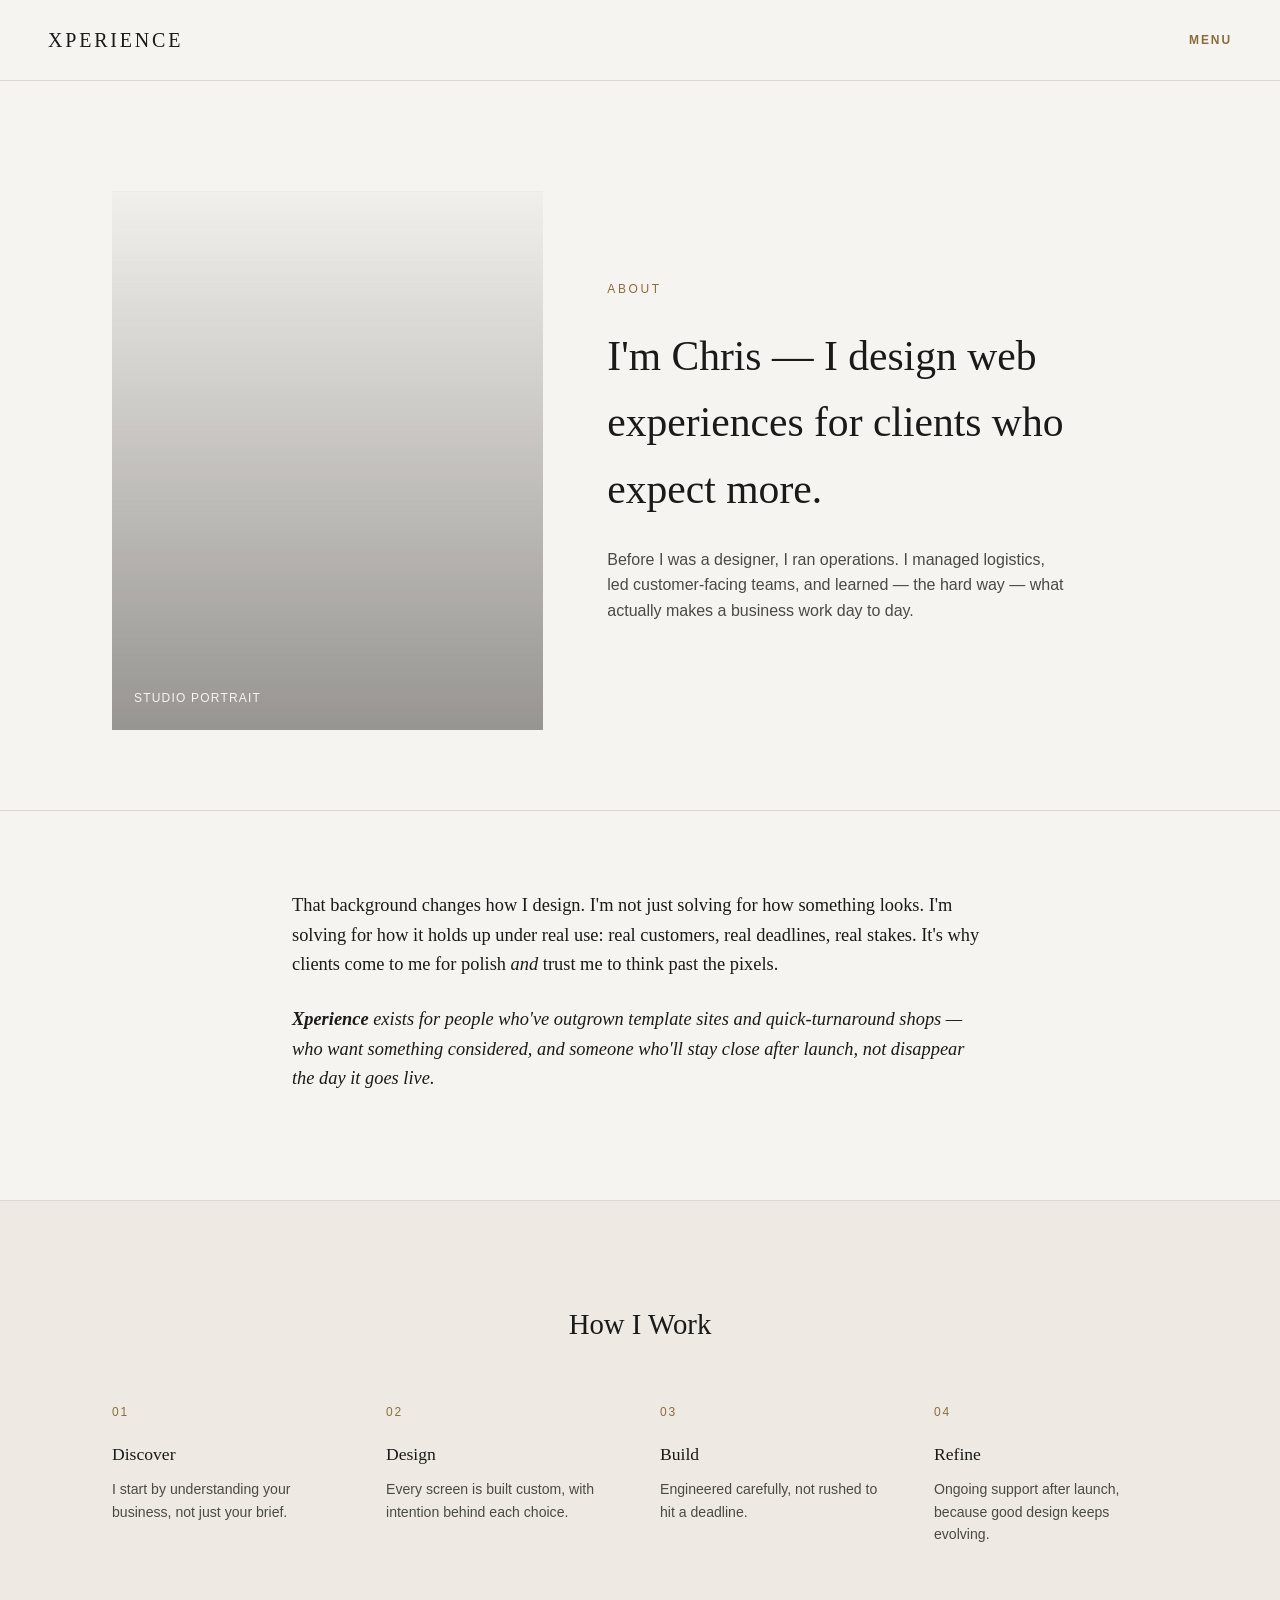
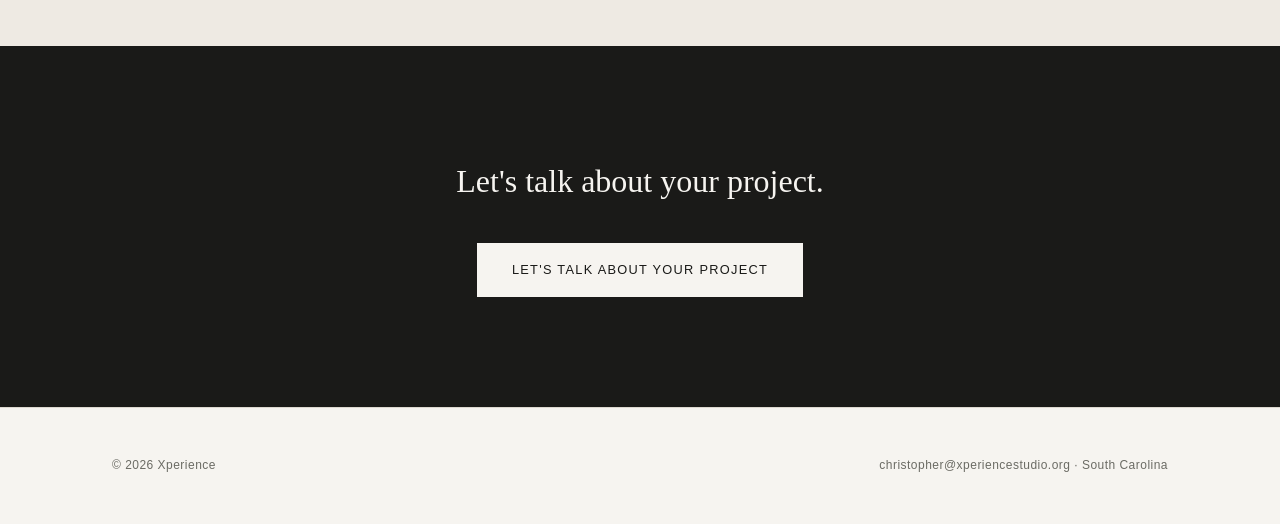
==== commit 5339713c: "Version CSS/JS links so browsers load the updated menu Co-Authored-By: Claude Opus 5.5 <noreply@anth" ====
--- a/about.html
+++ b/about.html
@@ -4,8 +4,8 @@
 <meta charset="UTF-8">
 <title>About — Xperience</title>
 <meta name="viewport" content="width=device-width, initial-scale=1.0">
-<link rel="stylesheet" href="css/styles.css">
-<link rel="stylesheet" href="css/mobile-nav.css">
+<link rel="stylesheet" href="css/styles.css?v=2">
+<link rel="stylesheet" href="css/mobile-nav.css?v=2">
 </head>
 <body>
 
@@ -97,8 +97,8 @@
   </div>
 </footer>
 
-<script src="js/main.js"></script>
+<script src="js/main.js?v=2"></script>
 <script>document.getElementById('year').textContent = new Date().getFullYear();</script>
-<script src="js/mobile-nav.js" defer></script>
+<script src="js/mobile-nav.js?v=2" defer></script>
 </body>
 </html>
--- a/css/styles.css
+++ b/css/styles.css
@@ -225,6 +225,8 @@
 .form-status.visible{ display:block; }
 .form-status.success{ color:#4a6b45; }
 .form-status.error{ color:#a04a3a; }
+.submit:disabled{ opacity:0.6; cursor:wait; }
+.hp-field{ position:absolute; left:-9999px; width:1px; height:1px; opacity:0; }
 
 /* ---------- Footer ---------- */
 footer{ padding-block:48px; border-top:1px solid var(--line); }
--- a/css/mobile-nav.css
+++ b/css/mobile-nav.css
@@ -3,11 +3,11 @@
    Slide + fade over --xp-dur, 35% dark overlay behind the panel. */
 
 :root {
-  --xp-paper: #f3f1ec;
-  --xp-ink: #1c1b19;
-  --xp-rule: #dcd8cf;
+  --xp-paper: var(--ground, #f6f4f0);
+  --xp-ink: var(--ink, #1a1a18);
+  --xp-rule: var(--line, #ddd8cf);
   --xp-tan: #a3885a;
-  --xp-link: #5b7fae;
+  --xp-link: var(--accent, #8a6d3b);
   --xp-dark: #1f1e1c;
   --xp-dark-fg: #f3f1ec;
   --xp-dark-muted: #9b968c;
@@ -58,28 +58,29 @@
   display: flex; flex-direction: column;
   padding: calc(18px + env(safe-area-inset-top, 0px)) 20px calc(28px + env(safe-area-inset-bottom, 0px));
   background: var(--xp-dark); color: var(--xp-dark-fg);
+  overflow-y: auto; overscroll-behavior: contain;
   transform: translateX(100%); opacity: 0; visibility: hidden;
   transition:
     transform var(--xp-dur) var(--xp-ease),
     opacity var(--xp-dur) ease,
     visibility 0s linear var(--xp-dur);
 }
-.xp-panel-head { display: flex; justify-content: flex-end; margin-bottom: 36px; }
+.xp-panel-head { display: flex; justify-content: flex-end; margin-bottom: clamp(16px, 4vh, 36px); }
 .xp-label {
   font: 11px/1 var(--xp-sans); letter-spacing: .2em;
   text-transform: uppercase; color: var(--xp-tan); margin-bottom: 10px;
 }
 .xp-panel ul { list-style: none; margin: 0; padding: 0; }
 .xp-panel nav a {
-  display: block; padding: 14px 0;
+  display: block; padding: clamp(10px, 1.8vh, 14px) 0;
   border-bottom: 1px solid var(--xp-dark-rule);
-  font-family: var(--xp-serif); font-size: 24px;
+  font-family: var(--xp-serif); font-size: clamp(20px, 3.4vh, 24px);
   color: var(--xp-dark-fg); text-decoration: none;
   transition: color .2s;
 }
 .xp-panel nav a:hover,
 .xp-panel nav a[aria-current="page"] { color: var(--xp-tan); }
-.xp-panel-foot { margin-top: auto; display: grid; gap: 14px; }
+.xp-panel-foot { margin-top: auto; padding-top: 24px; display: grid; gap: 14px; }
 .xp-cta {
   display: block; text-align: center; padding: 15px 8px;
   background: var(--xp-paper); color: var(--xp-ink); text-decoration: none;
@@ -113,7 +114,7 @@
   .xp-wordmark { font-size: 20px; }
   .xp-menu-btn { font-size: 12px; }
   .xp-panel { padding: 32px 56px 48px; }
-  .xp-panel-head { margin-bottom: 64px; }
-  .xp-panel nav a { font-size: 36px; padding: 20px 0; }
+  .xp-panel-head { margin-bottom: clamp(24px, 6vh, 64px); }
+  .xp-panel nav a { font-size: clamp(24px, 4.4vh, 36px); padding: clamp(12px, 2.2vh, 20px) 0; }
   .xp-cta { padding: 18px 12px; font-size: 12px; }
 }
